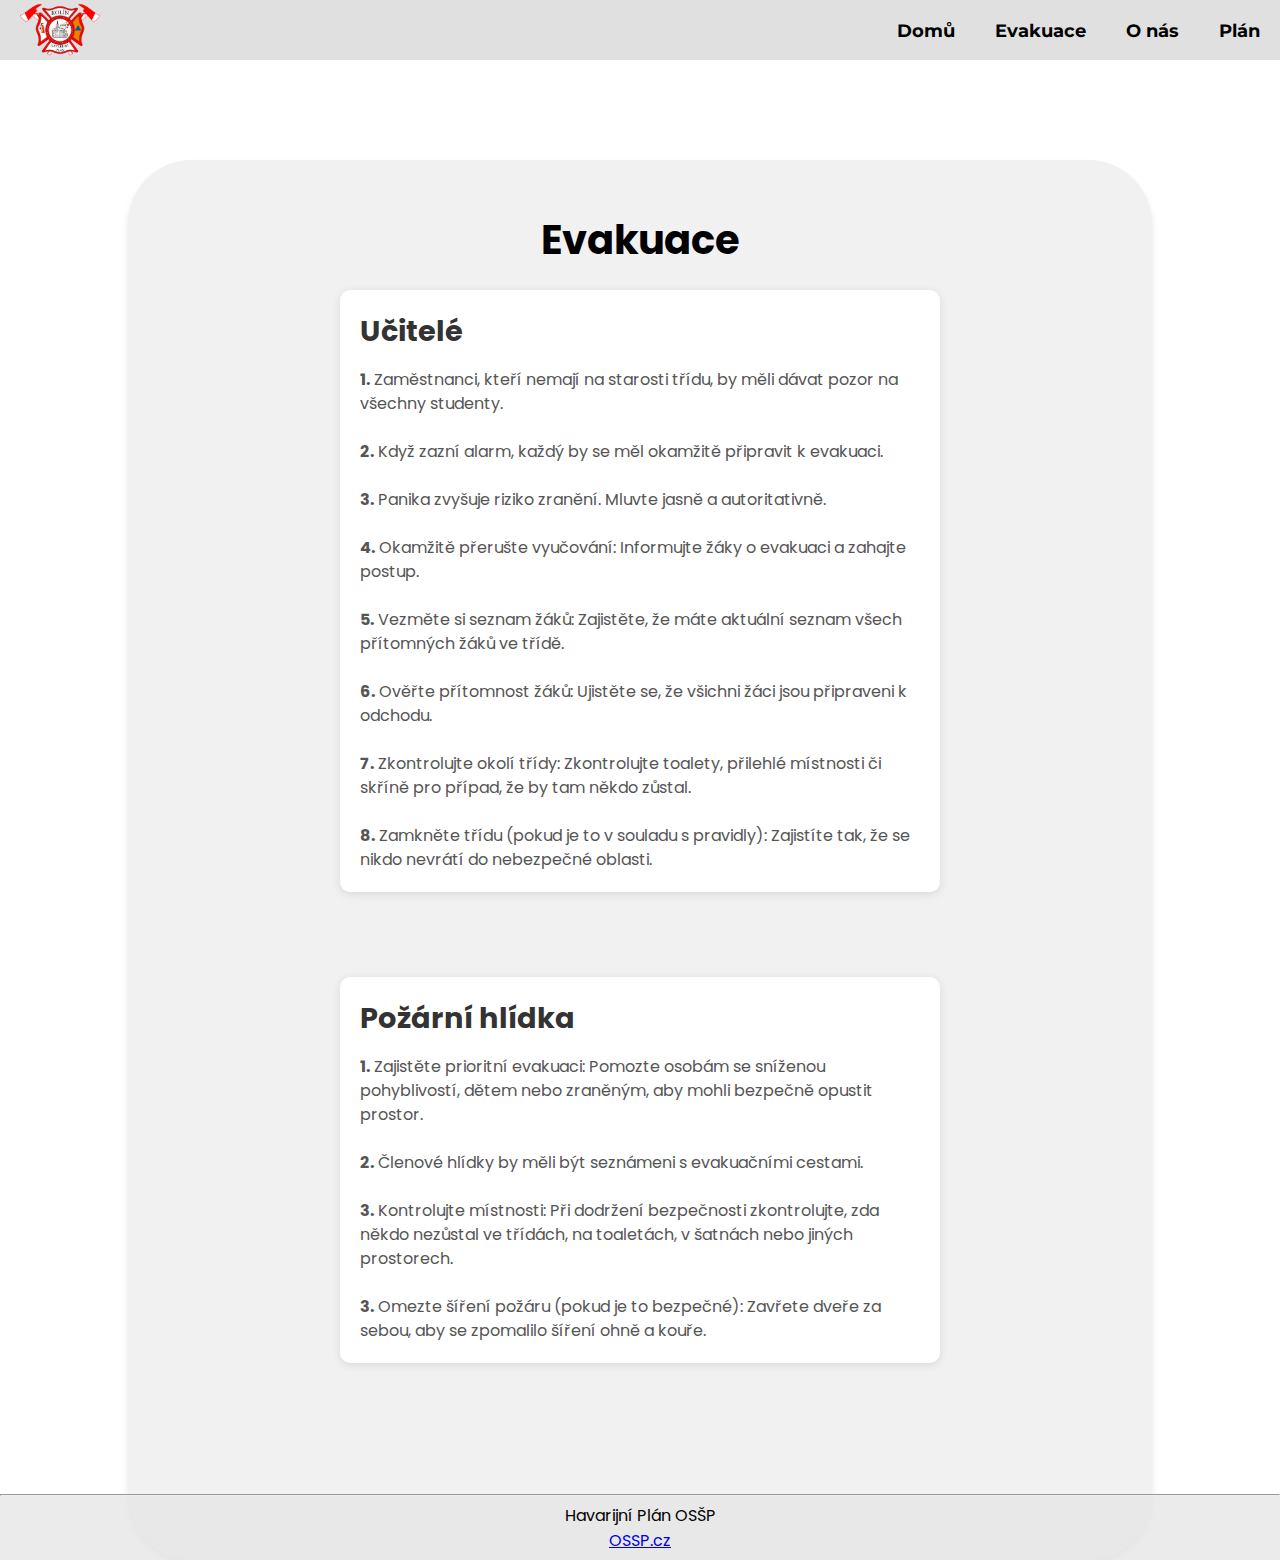
==== evakuace.html @ 26773ca3 "projekt" ====
<!DOCTYPE html>
<html lang="cs">

<head>
    <meta charset="UTF-8">
    <meta name="viewport" content="width=device-width, initial-scale=1.0">
    <link href="https://fonts.googleapis.com/css2?family=Poppins:wght@400;700&display=swap" rel="stylesheet">
    <link href="https://fonts.googleapis.com/css2?family=Montserrat:wght@400;700&display=swap" rel="stylesheet">
    <link rel="icon" type="image/x-icon" href="img/iconicon.ico">
    <title>•Domov</title>
    <link rel="stylesheet" href="styles3.css">
</head>

<body>
    <div class="wrapper">
        <header>
            <img src="img/logo.webp" alt="Logo" class="logo" draggable="false">
            <nav>
                <ul>
                    <li><a href="index.html">Domů</a></li>
                    <li><a href="evakuace.html">Evakuace</a></li>
                    <li><a href="index.html#onas">O nás</a></li>
                    <li><a href="plan.html">Plán</a></li>
                </ul>
            </nav>
        </header>
        <section id="evakuace">
            <h2>Evakuace</h2>

            <div class="bubble-section">
                <div class="bubble">
                    <h3>Učitelé</h3>
                    <div class="points">
                        <p><b>1.</b> Zaměstnanci, kteří nemají na starosti třídu, by měli dávat pozor na všechny studenty.</p>
                        <br>
                        <p><b>2.</b> Když zazní alarm, každý by se měl okamžitě připravit k evakuaci.</p>
                        <br>
                        <p><b>3.</b> Panika zvyšuje riziko zranění. Mluvte jasně a autoritativně.</p>
                        <br>
                        <p><b>4.</b> Okamžitě přerušte vyučování: Informujte žáky o evakuaci a zahajte postup.</p>
                        <br>
                        <p><b>5.</b> Vezměte si seznam žáků: Zajistěte, že máte aktuální seznam všech přítomných žáků ve třídě.</p>
                        <br>
                        <p><b>6.</b> Ověřte přítomnost žáků: Ujistěte se, že všichni žáci jsou připraveni k odchodu.</p>
                        <br>
                        <p><b>7.</b> Zkontrolujte okolí třídy: Zkontrolujte toalety, přilehlé místnosti či skříně pro případ, že by tam někdo zůstal.</p>
                        <br>
                        <p><b>8.</b> Zamkněte třídu (pokud je to v souladu s pravidly): Zajistíte tak, že se nikdo nevrátí do nebezpečné oblasti.</p>
                    </div>
                </div><br>

                <div class="bubble">
                    <h3>Požární hlídka</h3>
                    <div class="points">
                        <p><b>1.</b> Zajistěte prioritní evakuaci: Pomozte osobám se sníženou pohyblivostí, dětem nebo zraněným, aby mohli bezpečně opustit prostor.</p>
                        <br>
                        <p><b>2.</b> Členové hlídky by měli být seznámeni s evakuačními cestami.</p>
                        <br>
                        <p><b>3.</b> Kontrolujte místnosti: Při dodržení bezpečnosti zkontrolujte, zda někdo nezůstal ve třídách, na toaletách, v šatnách nebo jiných prostorech.</p>
                        <br>
                        <p><b>3.</b> Omezte šíření požáru (pokud je to bezpečné): Zavřete dveře za sebou, aby se zpomalilo šíření ohně a kouře.</p>
                    </div>
                </div>
            </div>

            <footer>
                <hr>
                <div class="footer-content">
                    <p>Havarijní Plán OSŠP</p>
                    <a href="https://www.ossp.cz" target="_blank">OSSP.cz</a>
                </div>
            </footer>
        </section>
    </div>
</body>
</html>
---- styles3.css ----
* {
    padding: 0;
    margin: 0;
    box-sizing: border-box;
}

body {
    font-family: "Poppins", sans-serif;
    height: 100vh; /* Add this */
    margin: 0;
}

html, body {
    height: 100%;
    scroll-behavior: smooth;
}

header {
    display: flex;
    font-family: 'Montserrat', sans-serif;
    justify-content: space-between;
    align-items: center;
    padding: 10px 20px;
    background-color: #e0e0e0; /* Plná šedá barva po scrollování */
    color: black;
    backdrop-filter: none; /* Blur efekt se vypne po scrollování */
    border-bottom: none; /* Žádná barva na začátku, žádný border */
    position: relative;
    width: 100%;
    cursor: pointer;
    top: 0;
    left: 0;
    z-index: 100;
    transition: background-color 0.3s, color 0.3s;
    height: 60px; /* Pevná výška */
}

/* Styl pro text hlavičky */
header a {
    color: black; /* Barva textu */
    transition: color 0.3s, transform 0.3s;
}

header a:hover {
    transform: scale(1.1); 
    color: gray;
}

.logo {
    max-height: 5rem; 
    width: auto;
}

nav ul {
    list-style: none;
    display: flex;
    gap: 40px;
}

nav ul li a {
    text-decoration: none;
    font-weight: bold;
    font-size: 1.1rem;
}

#evakuace {
    padding: 50px 20px; /* Vnitřní okraje pro sekci */
    background-color: #f1f1f1; /* Světle šedé pozadí */
    width: 80%; /* Šířka sekce */
    margin: 100px auto 0 auto; /* Středování sekce */
    border-radius: 4rem; /* Zakulacené rohy */
    box-shadow: 0px 4px 6px rgba(0, 0, 0, 0.1); /* Stín pro sekci */
    min-height: 1400px; /* Zvětšení minimální výšky sekce (nyní 600px) */
}
#evakuace h2 {
    text-align: center; /* Zarovnání nadpisu na střed */
    margin-bottom: 20px; /* Mezery pod nadpisem */
    font-size: 2.5rem; /* Velikost nadpisu */
}

.bubble-section {
    display: flex;
    flex-direction: column; /* Uložení bublin pod sebe */
    align-items: center; /* Uložení na střed */
    gap: 30px; /* Mezery mezi bublinami */
}

.bubble {
    background-color: #ffffff; /* Barva pozadí bubliny */
    border-radius: 10px; /* Zaoblení rohů bubliny */
    padding: 20px; /* Vnitřní okraj bubliny */
    box-shadow: 0 2px 10px rgba(0, 0, 0, 0.1); /* Stín bubliny */
    width: 90%; /* Šířka bubliny */
    max-width: 600px; /* Maximální šířka bubliny */
    text-align: left; /* Zarovnání textu vlevo */
}

.bubble h3 {
    margin-bottom: 15px; /* Mezery pod nadpisem bubliny */
    font-size: 1.8rem; /* Velikost nadpisu bubliny */
    color: #333; /* Barva nadpisu bubliny */
}

.bubble .points {
    color: #555; /* Barva textu pro body */
    line-height: 1.5; /* Řádkování pro lepší čitelnost */
}

.wrapper {
    min-height: 100vh; /* Set the minimum height to the viewport height */
    position: relative; /* Position the wrapper relative to the viewport */
}

footer {
    background-color: #e4e4e4be; /* Barva pozadí footeru */
    color: black; /* Barva textu */
    text-align: center; /* Zarovnání textu na střed */
    width: 100%; /* Zajištění, že footer je přes celou šířku */
    position: absolute; /* Umístění footeru */
    bottom: 0; /* Umístění na spodní část stránky */
    left: 0; /* Zajištění, že footer je přilepený k levé části */
}

.footer-content {
    padding: 7px; /* Odsazení uvnitř footer-content */
}

.footer-content h2 {
    font-size: 1rem; /* Zmenšit velikost textu na 1.2 rem */
    font-weight: normal; /* Zmenšit tloušťku textu */
}

.footer-content a {
    font-size: 1rem; /* Zmenšit velikost textu na 1 rem */
}
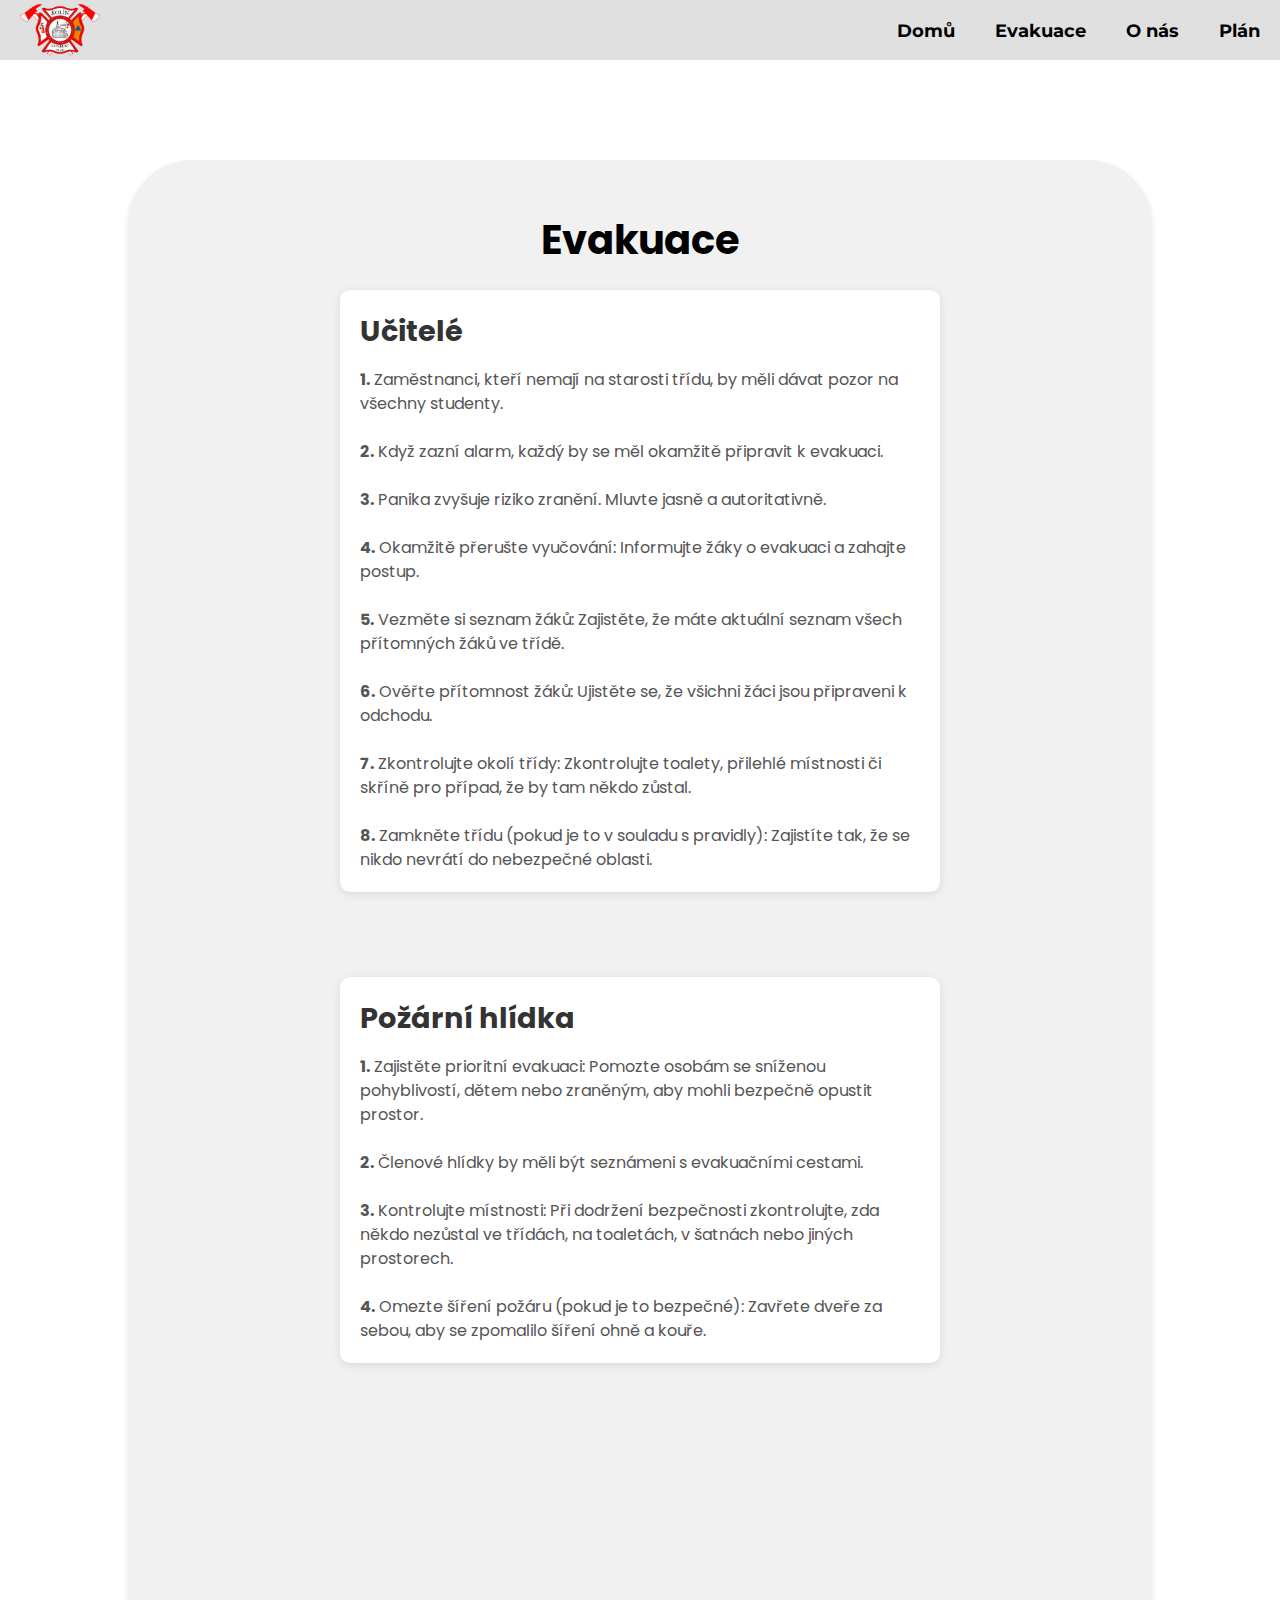
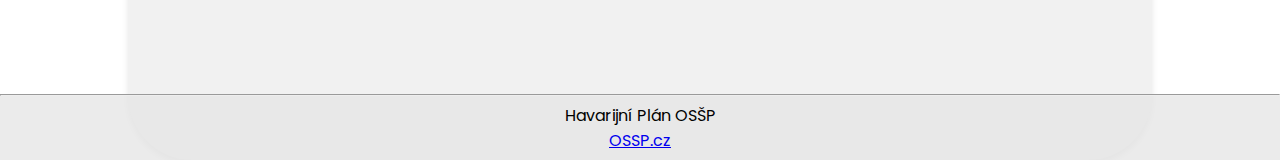
==== commit 39cd35c1: "projekt" ====
--- a/evakuace.html
+++ b/evakuace.html
@@ -58,10 +58,10 @@
                         <br>
                         <p><b>3.</b> Kontrolujte místnosti: Při dodržení bezpečnosti zkontrolujte, zda někdo nezůstal ve třídách, na toaletách, v šatnách nebo jiných prostorech.</p>
                         <br>
-                        <p><b>3.</b> Omezte šíření požáru (pokud je to bezpečné): Zavřete dveře za sebou, aby se zpomalilo šíření ohně a kouře.</p>
+                        <p><b>4.</b> Omezte šíření požáru (pokud je to bezpečné): Zavřete dveře za sebou, aby se zpomalilo šíření ohně a kouře.</p>
                     </div>
                 </div>
-            </div>
+            </div><br><br><br><br>
 
             <footer>
                 <hr>
--- a/styles3.css
+++ b/styles3.css
@@ -70,7 +70,7 @@
     margin: 100px auto 0 auto; /* Středování sekce */
     border-radius: 4rem; /* Zakulacené rohy */
     box-shadow: 0px 4px 6px rgba(0, 0, 0, 0.1); /* Stín pro sekci */
-    min-height: 1400px; /* Zvětšení minimální výšky sekce (nyní 600px) */
+    min-height: 1600px; /* Zvětšení minimální výšky sekce (nyní 600px) */
 }
 #evakuace h2 {
     text-align: center; /* Zarovnání nadpisu na střed */
@@ -132,4 +132,4 @@
 
 .footer-content a {
     font-size: 1rem; /* Zmenšit velikost textu na 1 rem */
-}+}
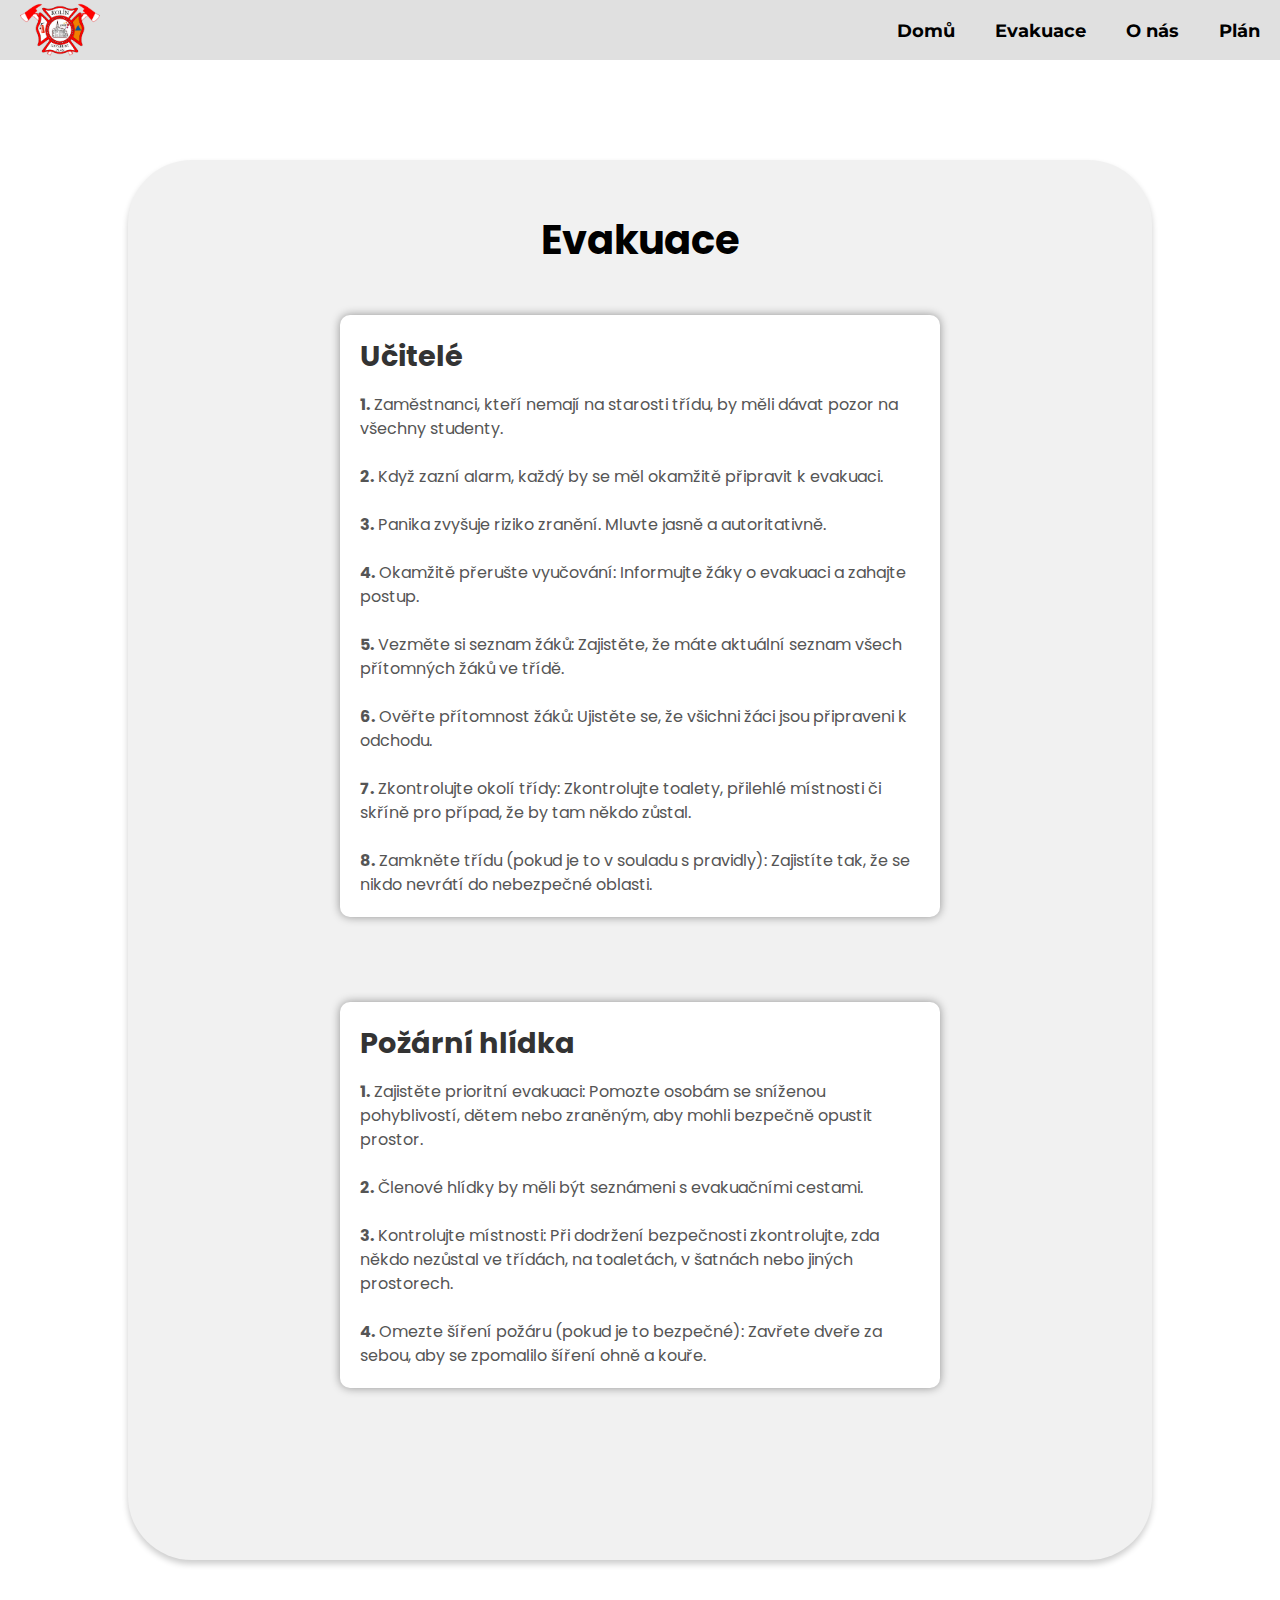
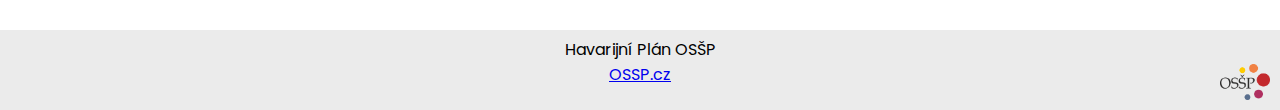
==== commit c5109527: "projekt" ====
--- a/evakuace.html
+++ b/evakuace.html
@@ -7,7 +7,7 @@
     <link href="https://fonts.googleapis.com/css2?family=Poppins:wght@400;700&display=swap" rel="stylesheet">
     <link href="https://fonts.googleapis.com/css2?family=Montserrat:wght@400;700&display=swap" rel="stylesheet">
     <link rel="icon" type="image/x-icon" href="img/iconicon.ico">
-    <title>•Domov</title>
+    <title>• Evakuace</title>
     <link rel="stylesheet" href="styles3.css">
 </head>
 
@@ -26,7 +26,7 @@
         </header>
         <section id="evakuace">
             <h2>Evakuace</h2>
-
+            <br>
             <div class="bubble-section">
                 <div class="bubble">
                     <h3>Učitelé</h3>
@@ -62,12 +62,11 @@
                     </div>
                 </div>
             </div><br><br><br><br>
-
             <footer>
-                <hr>
                 <div class="footer-content">
                     <p>Havarijní Plán OSŠP</p>
                     <a href="https://www.ossp.cz" target="_blank">OSSP.cz</a>
+                    <img src="img/ossp.webp" alt="OSSP" class="footer-logo" draggable="false">
                 </div>
             </footer>
         </section>
--- a/styles3.css
+++ b/styles3.css
@@ -69,8 +69,8 @@
     width: 80%; /* Šířka sekce */
     margin: 100px auto 0 auto; /* Středování sekce */
     border-radius: 4rem; /* Zakulacené rohy */
-    box-shadow: 0px 4px 6px rgba(0, 0, 0, 0.1); /* Stín pro sekci */
-    min-height: 1600px; /* Zvětšení minimální výšky sekce (nyní 600px) */
+    box-shadow: 0px 4px 6px rgba(0, 0, 0, 0.2); /* Stín pro sekci */
+    min-height: 1400px; /* Zvětšení minimální výšky sekce (nyní 600px) */
 }
 #evakuace h2 {
     text-align: center; /* Zarovnání nadpisu na střed */
@@ -89,7 +89,7 @@
     background-color: #ffffff; /* Barva pozadí bubliny */
     border-radius: 10px; /* Zaoblení rohů bubliny */
     padding: 20px; /* Vnitřní okraj bubliny */
-    box-shadow: 0 2px 10px rgba(0, 0, 0, 0.1); /* Stín bubliny */
+    box-shadow: 0 0 10px rgba(0, 0, 0, 0.4); /* Stín bubliny */
     width: 90%; /* Šířka bubliny */
     max-width: 600px; /* Maximální šířka bubliny */
     text-align: left; /* Zarovnání textu vlevo */
@@ -109,6 +109,7 @@
 .wrapper {
     min-height: 100vh; /* Set the minimum height to the viewport height */
     position: relative; /* Position the wrapper relative to the viewport */
+    padding-bottom: 150px; /* Přidejte spodní odsazení pro footer */
 }
 
 footer {
@@ -117,8 +118,17 @@
     text-align: center; /* Zarovnání textu na střed */
     width: 100%; /* Zajištění, že footer je přes celou šířku */
     position: absolute; /* Umístění footeru */
-    bottom: 0; /* Umístění na spodní část stránky */
+    bottom: 0; /* Umístění na spodní část wrapperu */
     left: 0; /* Zajištění, že footer je přilepený k levé části */
+    height: 80px; /* Nastavení výšky footeru, aby se zajistil prostor pro obsah */
+}
+
+.footer-logo {
+    position: absolute;
+    bottom: 10px; /* Umístění 10px od spodního okraje */
+    right: 10px; /* Umístění 10px od pravého okraje */
+    width: 50px; /* Nastavení velikosti obrázku */
+    height: auto; /* Udržení poměru stran */
 }
 
 .footer-content {
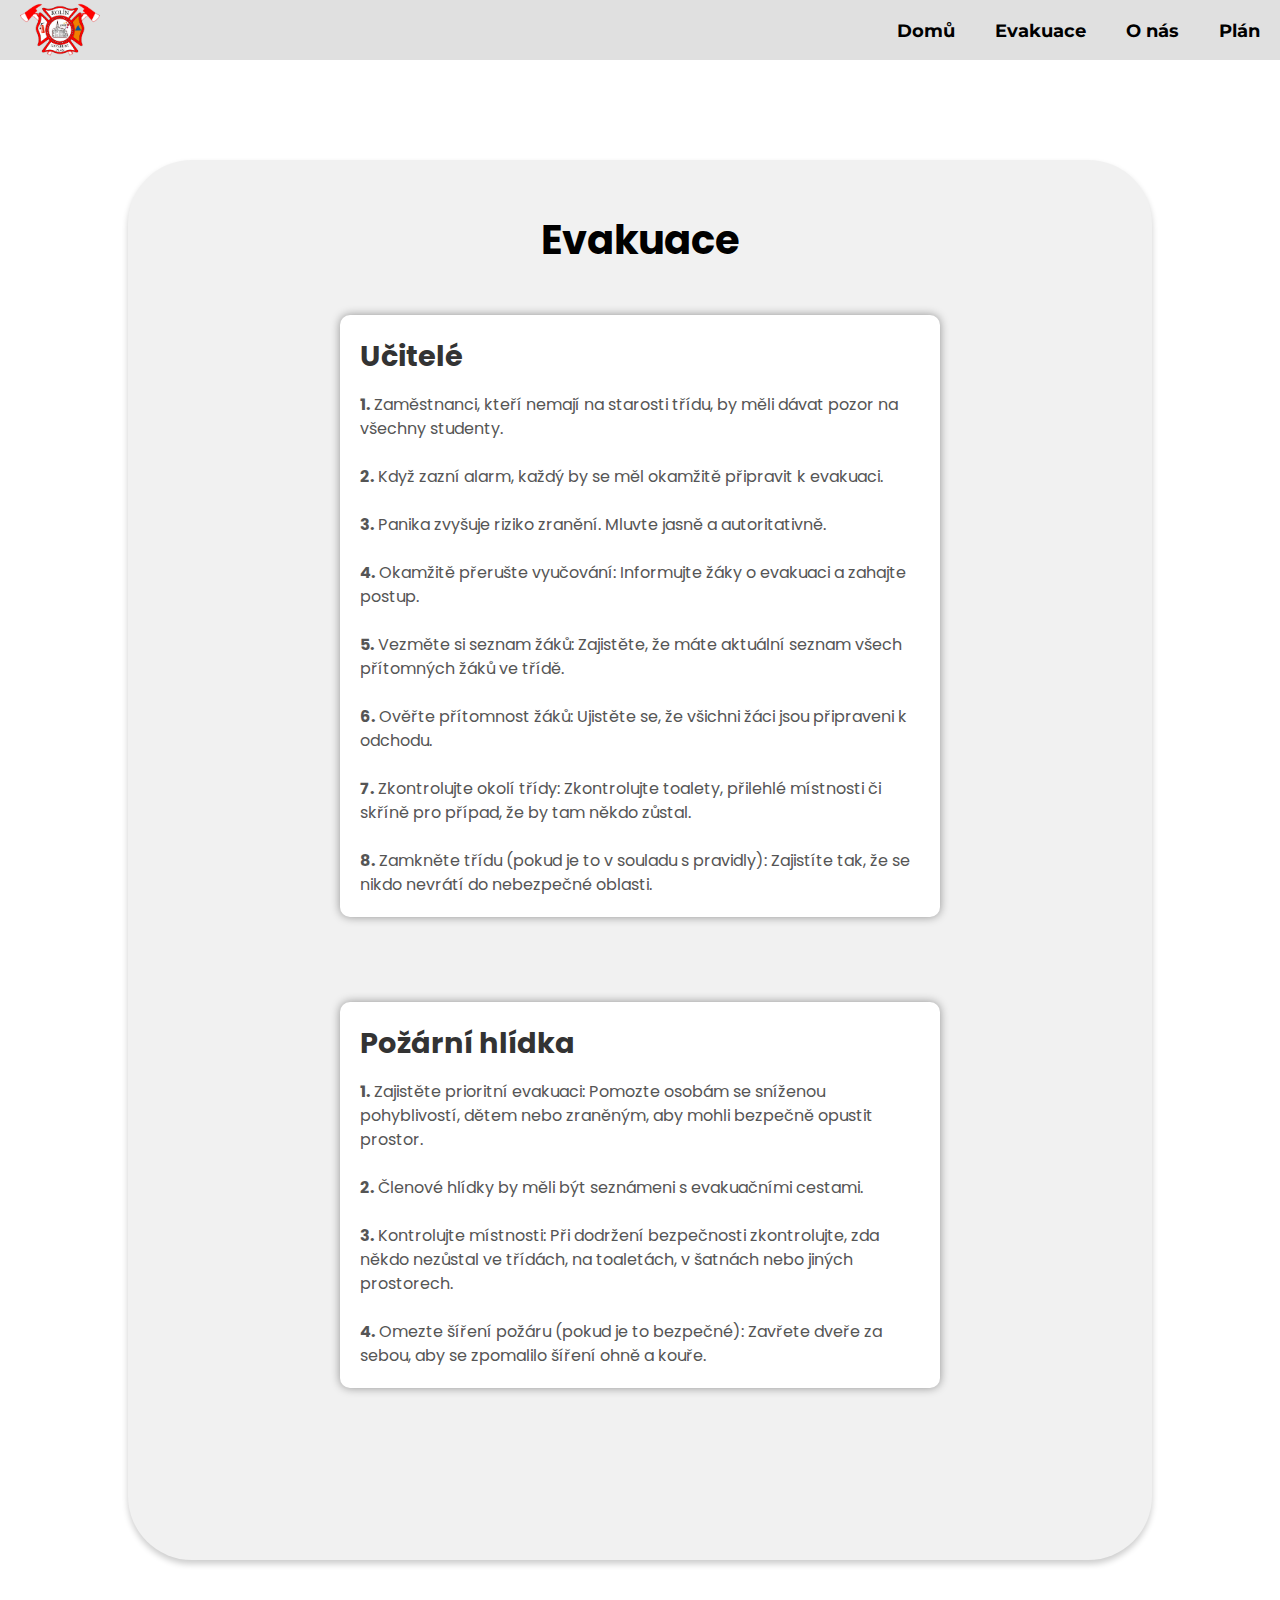
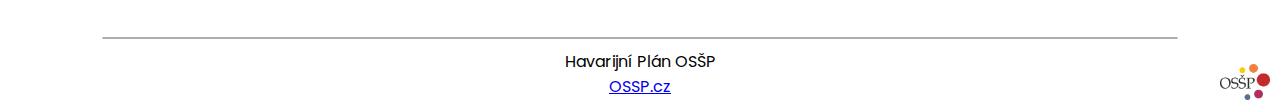
==== commit 63248776: "projekt" ====
--- a/evakuace.html
+++ b/evakuace.html
@@ -64,6 +64,7 @@
             </div><br><br><br><br>
             <footer>
                 <div class="footer-content">
+                    <hr style="border: 0.1em solid rgb(173, 173, 173); width: 85%; margin: 0 auto 10px auto; border-radius: 8px;">
                     <p>Havarijní Plán OSŠP</p>
                     <a href="https://www.ossp.cz" target="_blank">OSSP.cz</a>
                     <img src="img/ossp.webp" alt="OSSP" class="footer-logo" draggable="false">
--- a/styles3.css
+++ b/styles3.css
@@ -113,7 +113,6 @@
 }
 
 footer {
-    background-color: #e4e4e4be; /* Barva pozadí footeru */
     color: black; /* Barva textu */
     text-align: center; /* Zarovnání textu na střed */
     width: 100%; /* Zajištění, že footer je přes celou šířku */
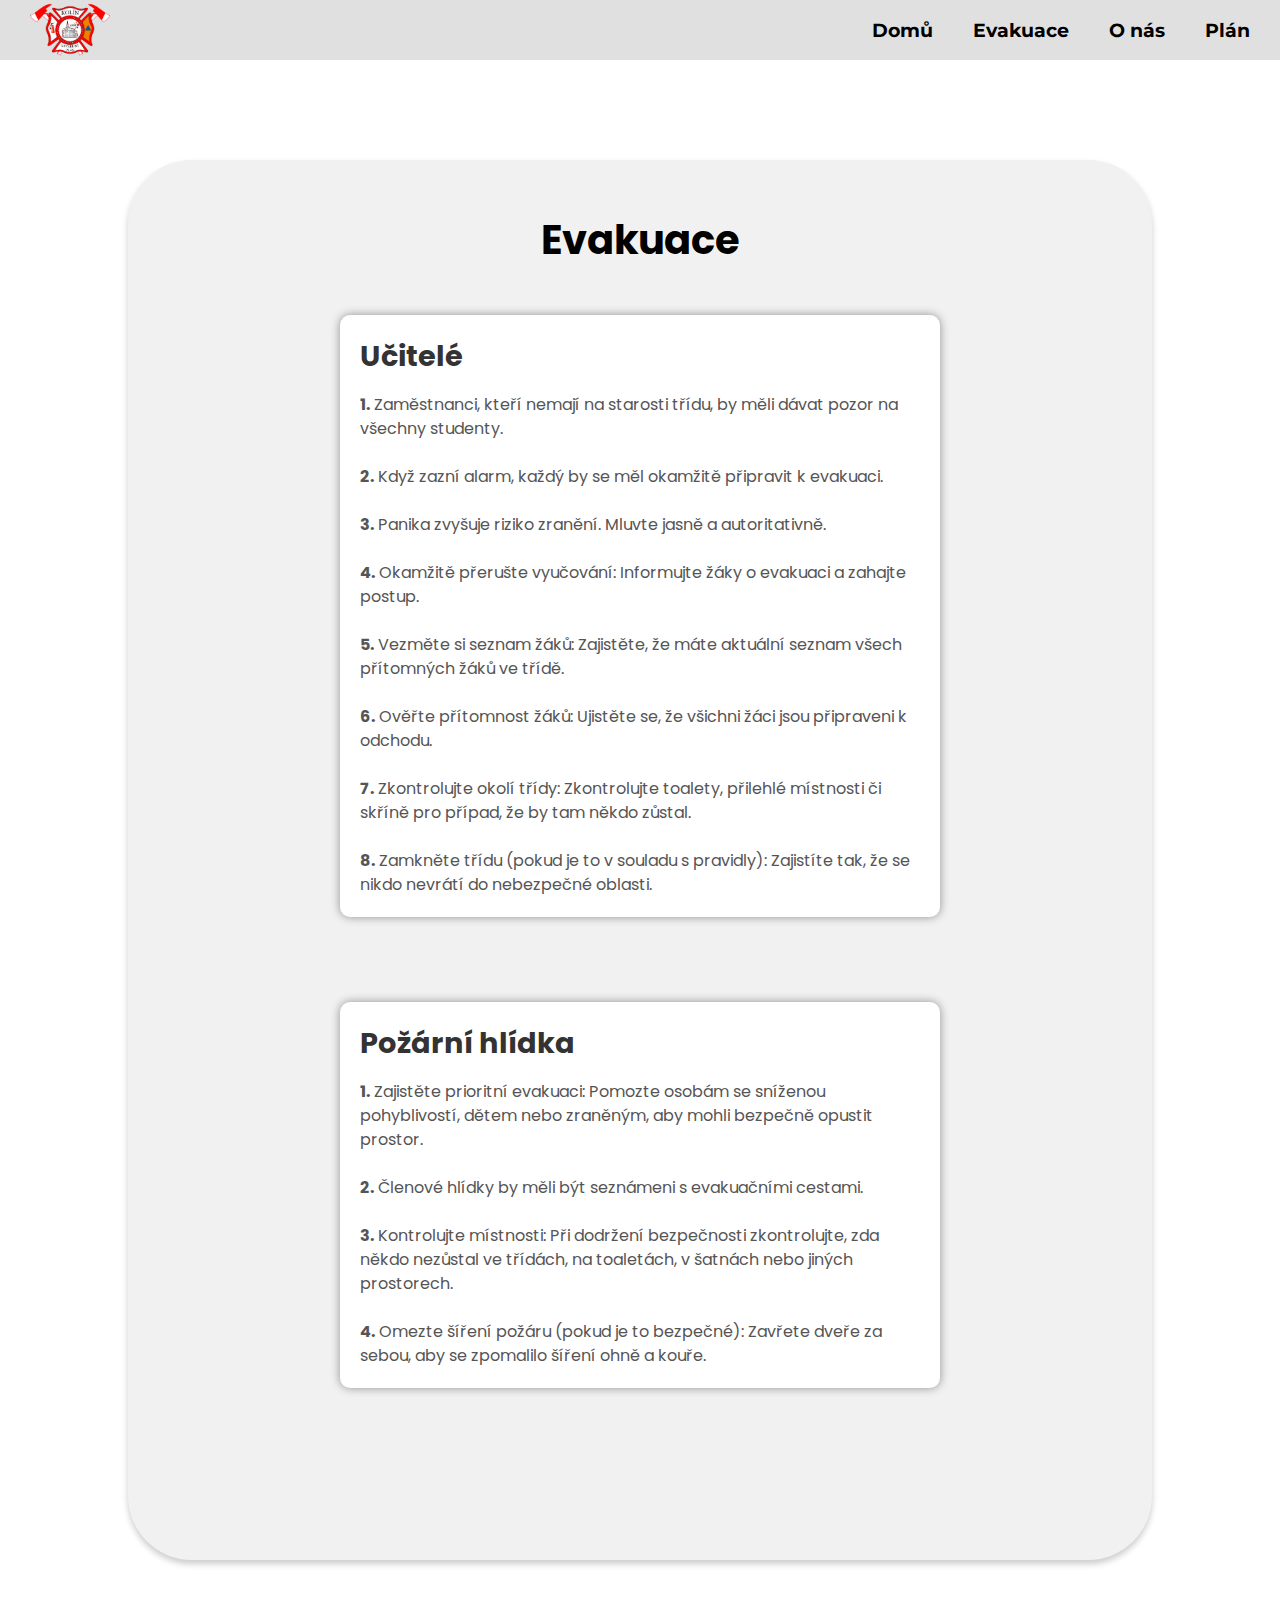
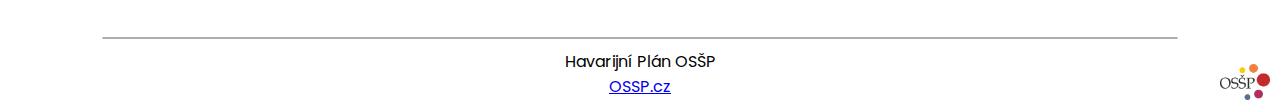
==== commit da7ae1a6: "projekt" ====
--- a/evakuace.html
+++ b/evakuace.html
@@ -72,5 +72,27 @@
             </footer>
         </section>
     </div>
+    <script>
+        function toggleMenu() {
+            const navMenu = document.getElementById('nav-menu');
+            navMenu.classList.toggle('active');
+            
+            hamburger.classList.toggle("open");
+            
+            // Změna ikony mezi "hamburger" a "X"
+            if (hamburger.classList.contains("open")) {
+                hamburger.innerHTML = "&#10005;"; // X symbol
+            } else {
+                hamburger.innerHTML = "&#9776;"; // Hamburger symbol
+            }
+        
+            // Zablokování scrollování při otevření menu
+            if (navMenu.classList.contains('active')) {
+                document.body.style.overflow = 'hidden';
+            } else {
+                document.body.style.overflow = 'auto';
+            }
+        }
+            </script>
 </body>
 </html>--- a/styles3.css
+++ b/styles3.css
@@ -15,42 +15,64 @@
     scroll-behavior: smooth;
 }
 
+::-webkit-scrollbar {
+    width: 8px; /* Šířka scrollbaru */
+}
+
+::-webkit-scrollbar-track {
+    background: #f0f0f0; /* Barva pozadí scrollbaru */
+}
+
+::-webkit-scrollbar-thumb {
+    background-color: #888; /* Barva posuvníku */
+    border-radius: 10px; /* Zaoblení posuvníku */
+    border: 2px solid #973434; /* Barva okraje posuvníku, aby se vytvořil efekt mezer */
+}
+
+::-webkit-scrollbar-thumb:hover {
+    background-color: #555; /* Barva posuvníku při hoveru */
+}
+
+/* Styly pro Firefox */
+* {
+    scrollbar-width: thin; /* Šířka scrollbaru */
+    scrollbar-color: #888 #f0f0f0; /* Barva posuvníku a pozadí */
+}
+
 header {
     display: flex;
     font-family: 'Montserrat', sans-serif;
     justify-content: space-between;
     align-items: center;
-    padding: 10px 20px;
-    background-color: #e0e0e0; /* Plná šedá barva po scrollování */
-    color: black;
-    backdrop-filter: none; /* Blur efekt se vypne po scrollování */
-    border-bottom: none; /* Žádná barva na začátku, žádný border */
+    padding: 10px 30px;
+    background-color: #e0e0e0;
+    border-bottom: none;
     position: relative;
     width: 100%;
     cursor: pointer;
     top: 0;
     left: 0;
     z-index: 100;
-    transition: background-color 0.3s, color 0.3s;
-    height: 60px; /* Pevná výška */
-}
-
-/* Styl pro text hlavičky */
+    transition: background-color 0.3s, color 0.3s, text-shadow 0.3s, backdrop-filter 0.3s, border-bottom 0.3s;
+    height: 60px;
+}
+
 header a {
-    color: black; /* Barva textu */
+    color: black;
     transition: color 0.3s, transform 0.3s;
 }
 
 header a:hover {
-    transform: scale(1.1); 
+    transform: scale(1.1);
     color: gray;
 }
 
 .logo {
-    max-height: 5rem; 
+    max-height: 5rem;
     width: auto;
 }
 
+/* Základní styl pro navigaci na počítačových viewportích */
 nav ul {
     list-style: none;
     display: flex;
@@ -59,8 +81,104 @@
 
 nav ul li a {
     text-decoration: none;
+    color: black;
     font-weight: bold;
-    font-size: 1.1rem;
+    font-size: 1.2rem;
+    transition: color 0.3s, transform 0.3s;
+}
+
+nav ul li a:hover {
+    transform: scale(1.1);
+    color: gray;
+}
+
+/* Styl pro menu na počítačích */
+#nav-menu {
+    display: flex;
+}
+
+@media (max-width: 768px) {
+    #nav-menu {
+        display: none;
+        position: fixed;
+        top: 50%;
+        left: 50%;
+        transform: translate(-50%, -50%);
+        width: 100%;
+        height: 100%;
+        background-color: rgba(224, 224, 224, 0.95);
+        z-index: 1000;
+        padding-top: 60px;
+    }
+    
+    #nav-menu ul {
+        list-style-type: none;
+        padding: 0;
+        text-align: center;
+    }
+    
+    #nav-menu ul li {
+        margin: 20px 0;
+    }
+    
+    /* Přidání stylu pro aktivní stav */
+    #nav-menu.active {
+        display: block;
+    }
+    
+    #nav-menu ul {
+        list-style-type: none;
+        padding: 0;
+        text-align: center;
+    }
+
+    #nav-menu ul li {
+        margin: 20px 0;
+    }
+
+    #nav-menu a {
+        text-decoration: none;
+        color: black;
+        font-size: 1.5rem;
+        transition: color 0.3s, transform 0.3s;
+    }
+
+    #nav-menu a:hover {
+        color: gray;
+        transform: scale(1.1);
+    }
+
+    /* Zobrazení hamburger ikony na mobilních zařízeních */
+    .hamburger {
+        display: block;
+        cursor: pointer;
+        font-size: 1.5rem;
+        position: fixed;
+        top: 10px;
+        right: 20px;
+        z-index: 1100; /* Vyšší než menu, aby byla ikona vždy viditelná */
+    }
+
+    .hamburger.open {
+        color: rgb(0, 0, 0); /* Změna barvy nebo stylu pro ikonu, když je otevřená */
+    }
+}
+
+@media (min-width: 769px) {
+    /* Skrytí hamburger ikony na větších obrazovkách */
+    .hamburger {
+        display: none;
+    }
+
+    /* Nastavení menu na počítačích */
+    #nav-menu {
+        display: flex;
+        gap: 40px;
+    }
+
+    #nav-menu ul {
+        display: flex;
+    }
 }
 
 #evakuace {
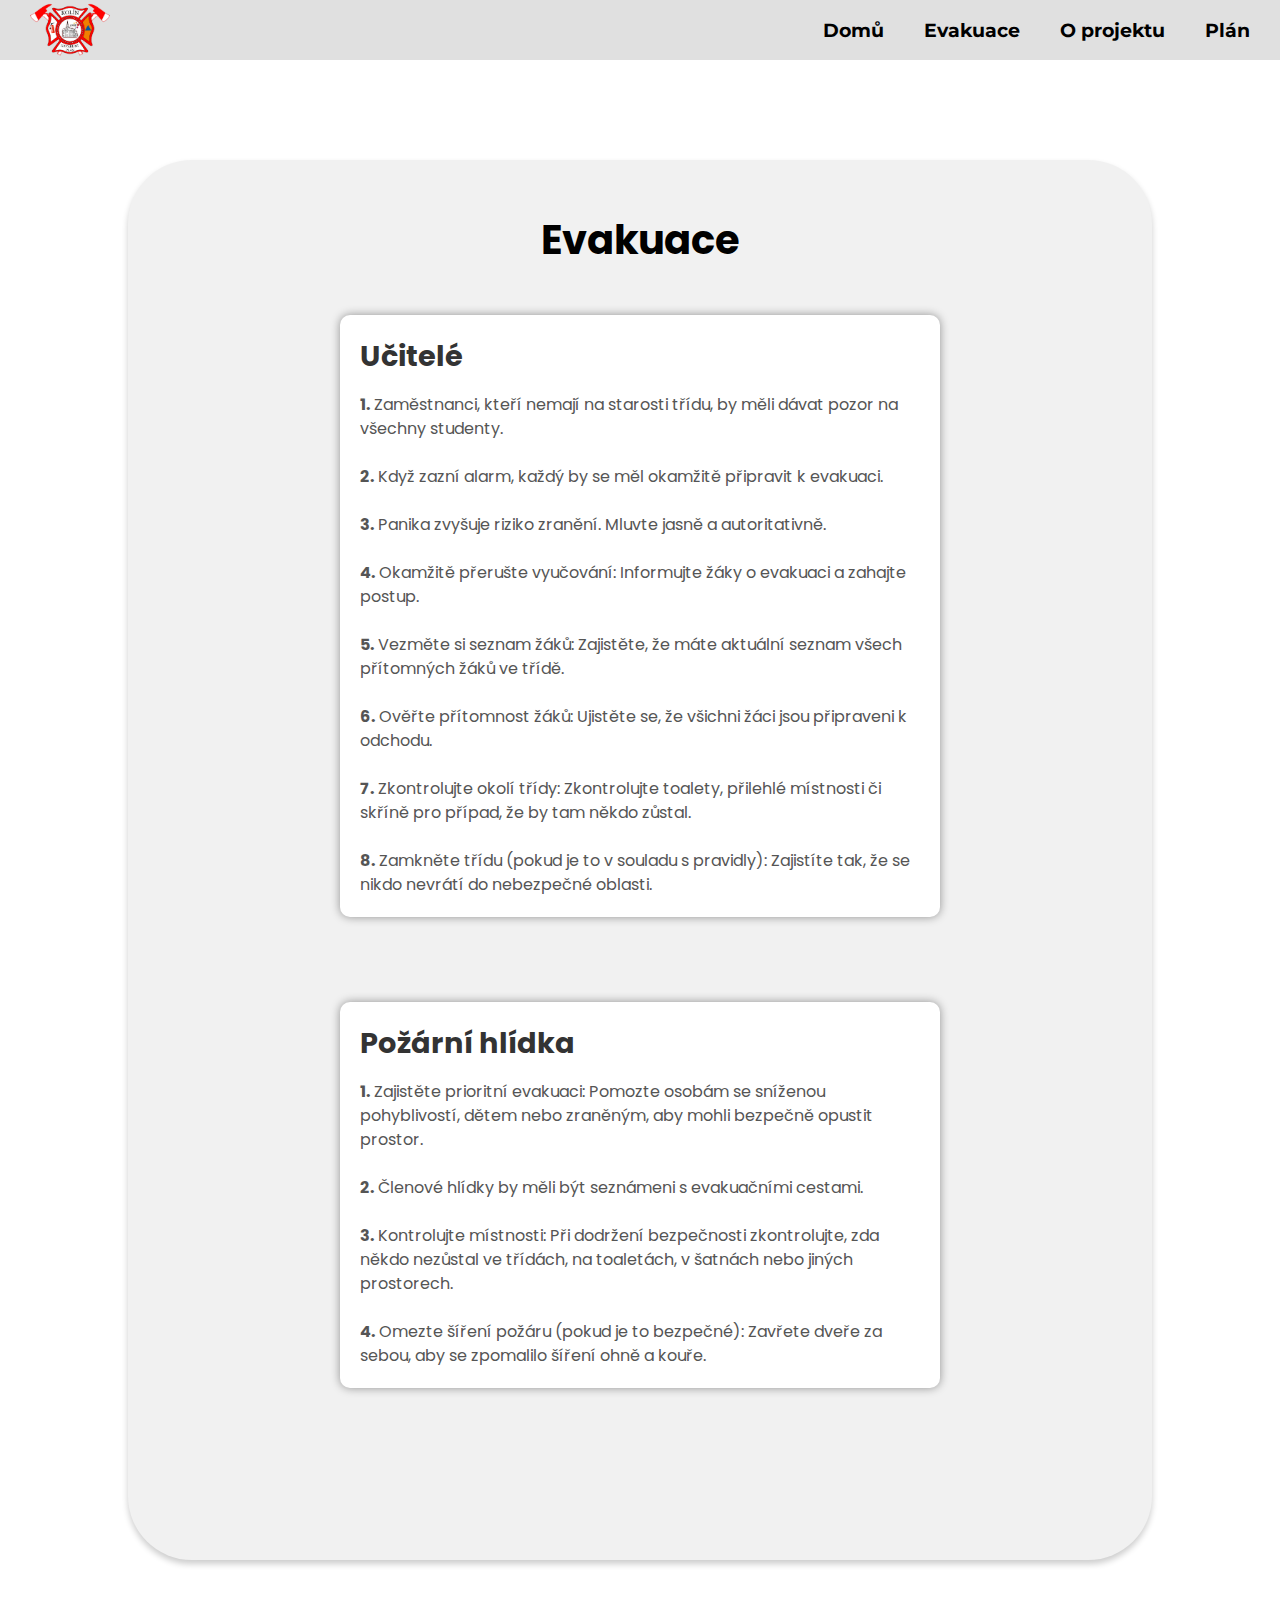
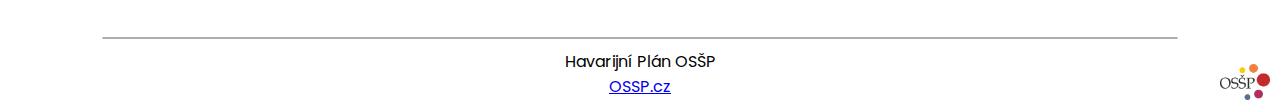
==== commit f3cc458f: "projekt" ====
--- a/evakuace.html
+++ b/evakuace.html
@@ -15,15 +15,16 @@
     <div class="wrapper">
         <header>
             <img src="img/logo.webp" alt="Logo" class="logo" draggable="false">
-            <nav>
+            <div class="hamburger" id="hamburger" onclick="toggleMenu()">&#9776;</div>
+            <nav id="nav-menu">
                 <ul>
                     <li><a href="index.html">Domů</a></li>
                     <li><a href="evakuace.html">Evakuace</a></li>
-                    <li><a href="index.html#onas">O nás</a></li>
+                    <li><a href="index.html#onas">O projektu</a></li>
                     <li><a href="plan.html">Plán</a></li>
                 </ul>
             </nav>
-        </header>
+        </header>   
         <section id="evakuace">
             <h2>Evakuace</h2>
             <br>
--- a/styles3.css
+++ b/styles3.css
@@ -99,7 +99,7 @@
 
 @media (max-width: 768px) {
     #nav-menu {
-        display: none;
+        display: none; /* Skryté výchozí */
         position: fixed;
         top: 50%;
         left: 50%;
@@ -109,40 +109,32 @@
         background-color: rgba(224, 224, 224, 0.95);
         z-index: 1000;
         padding-top: 60px;
+        flex-direction: column; /* Položky pod sebou */
+    }
+    
+    #nav-menu.active {
+        display: flex; /* Zobrazit jako flexbox, když je aktivní */
     }
     
     #nav-menu ul {
         list-style-type: none;
         padding: 0;
         text-align: center;
+        display: flex; /* Mělo by být 'flex' pro zarovnání textu, ale můžeš zkusit 'block' */
+        flex-direction: column; /* Aby byly položky pod sebou */
     }
     
     #nav-menu ul li {
         margin: 20px 0;
     }
     
-    /* Přidání stylu pro aktivní stav */
-    #nav-menu.active {
-        display: block;
-    }
-    
-    #nav-menu ul {
-        list-style-type: none;
-        padding: 0;
-        text-align: center;
-    }
-
-    #nav-menu ul li {
-        margin: 20px 0;
-    }
-
     #nav-menu a {
         text-decoration: none;
         color: black;
         font-size: 1.5rem;
         transition: color 0.3s, transform 0.3s;
     }
-
+}
     #nav-menu a:hover {
         color: gray;
         transform: scale(1.1);
@@ -153,7 +145,6 @@
         display: block;
         cursor: pointer;
         font-size: 1.5rem;
-        position: fixed;
         top: 10px;
         right: 20px;
         z-index: 1100; /* Vyšší než menu, aby byla ikona vždy viditelná */
@@ -162,7 +153,6 @@
     .hamburger.open {
         color: rgb(0, 0, 0); /* Změna barvy nebo stylu pro ikonu, když je otevřená */
     }
-}
 
 @media (min-width: 769px) {
     /* Skrytí hamburger ikony na větších obrazovkách */
